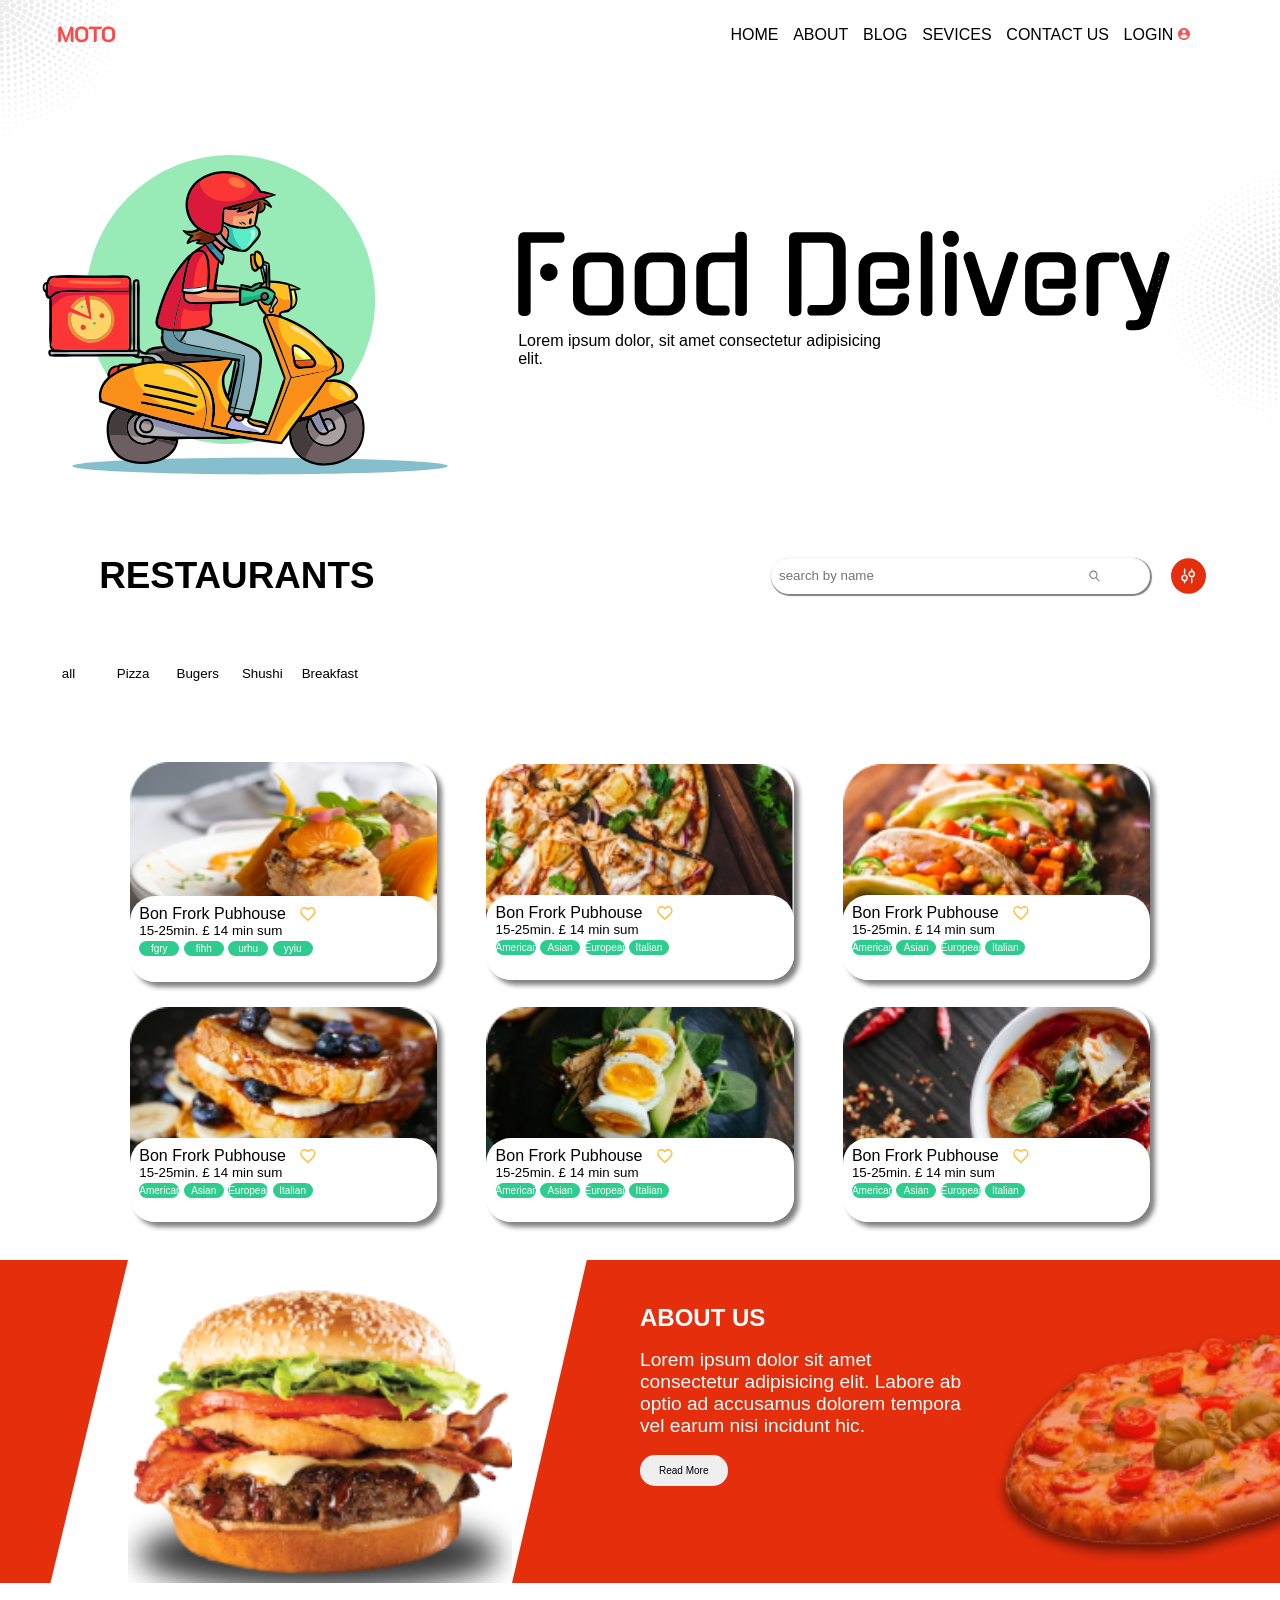
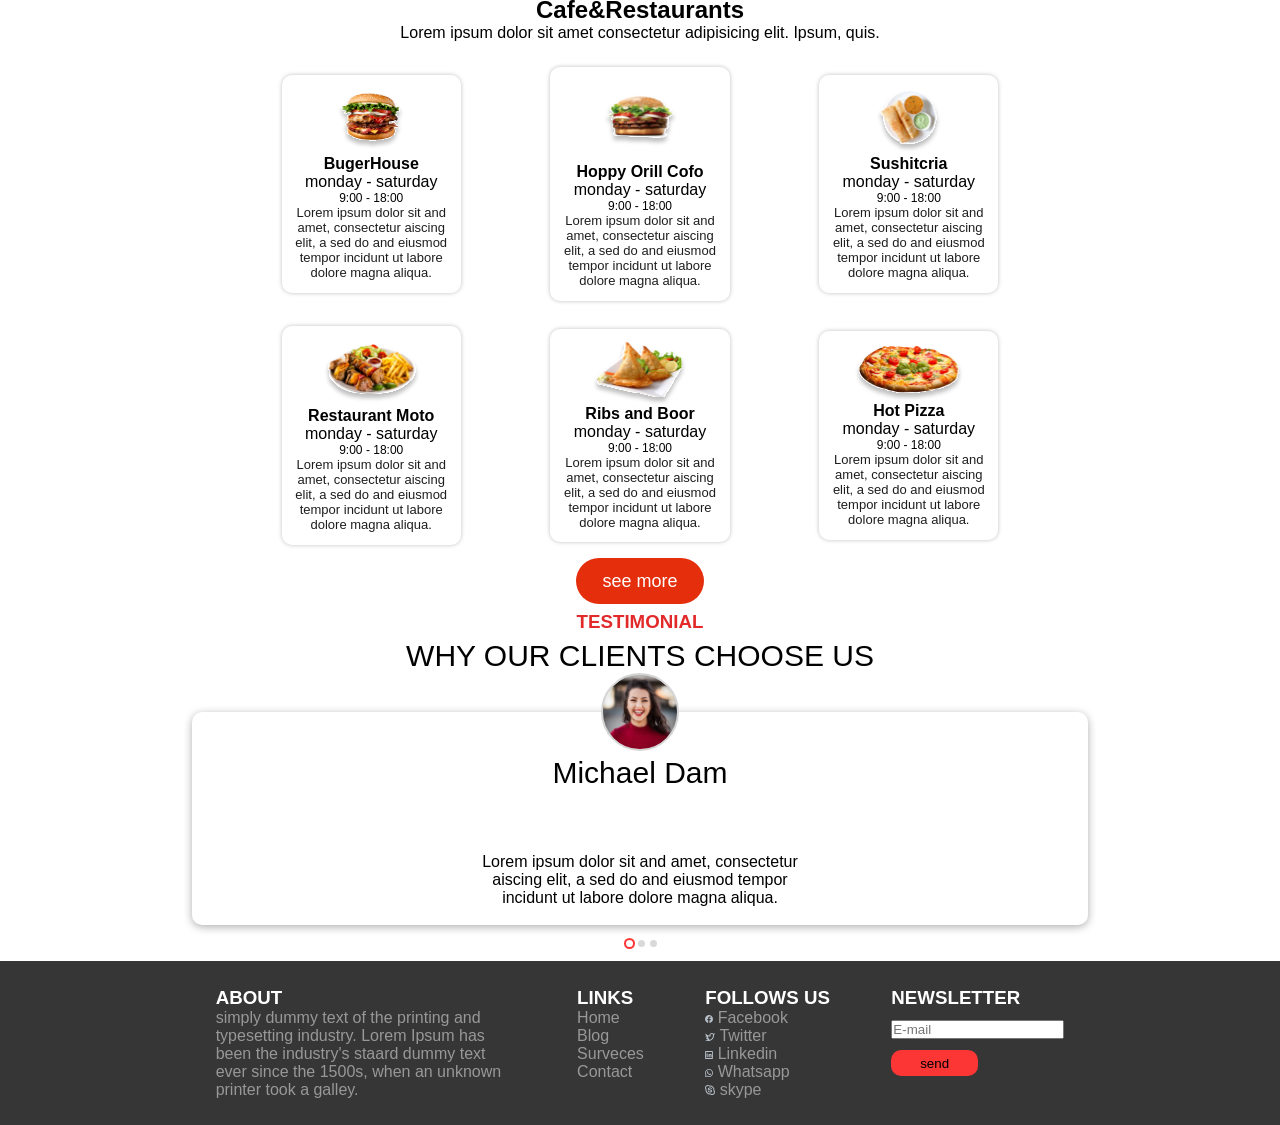
==== index.html @ 198fc584 "updated" ====
<html lang="en">
<head>
    <meta charset="UTF-8">
    <meta http-equiv="X-UA-Compatible" content="IE=edge">
    <meta name="viewport" content="width=device-width, initial-scale=1.0">
    <title>food-delivery-app</title>
    <link rel="preconnect" href="https://fonts.googleapis.com">
    <link rel="preconnect" href="https://fonts.gstatic.com" crossorigin>
    <link rel="stylesheet" href="./food-delivery-app.css">
    <script>
        window.onload(loader)

function loader(){
    document.getElementById("page").style.removeProperty("display");
}
        function openCity(evt, cityName) {
          var i, tabcontent, tablinks;
          tabcontent = document.getElementsByClassName("tabcontent");
          for (i = 0; i < tabcontent.length; i++) {
            tabcontent[i].style.display = "none";
          }
          tablinks = document.getElementsByClassName("tablinks");
          for (i = 0; i < tablinks.length; i++) {
            tablinks[i].className = tablinks[i].className.replace(" active", "");
          }
          document.getElementById(cityName).style.display = "flex";
          evt.currentTarget.className += " active";
        }

        
        </script>
</head>
<body>
    <header>
        <img class="frame" src="./imgages/Frame.png" alt="">
        <nav class="nav-bar">
            <div class="nav-1">
                <img src="./imgages/MOTO.png" alt="">
            </div>
            <div class="nav-2">
            <p>HOME</p>
            <p>ABOUT</p>
            <p>BLOG</p>
            <p>SEVICES</p>
            <p>CONTACT US</p>
            <div class="nav-3">
            <p>LOGIN <img src="./imgages/Vector.svg" alt=""></p>
            </div>
            </div>
        </nav>
    </header>
<body>
        <section class="intro">
            <div class="intro-1">
            <img src="./imgages/byc.svg" alt="">
           </div>
           <div class="intro-2">
            <img src="./imgages/Food Delivery.svg " alt="">
            <p>Lorem ipsum dolor, sit amet consectetur adipisicing elit. </p>
        </div>
        <img frame-01 src="./imgages/Frame-01.svg" alt="">
        </section>
        <section class="sec-1">
            <h1 class="s1-h1"> <b> RESTAURANTS</b> </h1>
            <div class="sec-1b">
                <div class="search"><input class="s1b-input" type="text" placeholder="search by name"><button><img src="./imgages/search 2.svg" alt=""></button></div>
            <img src="./imgages/utensils.svg" alt="">
            </div>
        </section>
        <sectoin class="sec-2">
        <div class="tab">
            <button class="tablinks" id="defaultOpen" class="active" onclick="openCity(event, 'all')" >all</button>
            <button class="tablinks" onclick="openCity(event, 'pizza')"> Pizza </button>
            <button class="tablinks" onclick="openCity(event, 'buger')">Bugers</button>
            <button class="tablinks" onclick="openCity(event, 'shushi')">Shushi</button>
            <button class="tablinks" onclick="openCity(event, 'breakfast')">Breakfast</button>
        </div>

        <div class="tabcontent" id="all" id="defaultOpen">

        <div class="one1">
            <img src="imgages/shit/001.png" alt="">
            <div class="one1a">
                <div class="bon">
                <p> Bon Frork Pubhouse </p> <img src="./imgages/hrt.svg" alt=""> </div>
                <p class="ss-p">15-25min. £ 14 min sum</p>
                <div class="one1b">
                    <button>fgry</button> 
                    <button>fihh</button>
                    <button>urhu</button>
                    <button>yyiu</button>
                </div>
            </div>
        </div>

        <div class="one1">
            <img src="./imgages/shit/002.png" alt="">
            <div class="one1a">
                <div class="bon">
                <p> Bon Frork Pubhouse </p> <img src="./imgages/hrt.svg" alt=""> </div>
                <p class="ss-p">15-25min. £ 14 min sum</p>
                <div class="one1b">
                    <button>American</button> 
                    <button>Asian</button>
                    <button>European</button>
                    <button>Italian</button>
                </div>
            </div>
        </div>

        <div class="one1">
            <img src="./imgages/shit/003.png" alt="">
            <div class="one1a">
                <div class="bon">
                <p> Bon Frork Pubhouse </p> <img src="./imgages/hrt.svg" alt=""> </div>
                <p class="ss-p">15-25min. £ 14 min sum</p>
                <div class="one1b">       
                    <button>American</button> 
                    <button>Asian</button>
                    <button>European</button>
                    <button>Italian</button>
                </div>
            </div>
        </div>

        <div class="one1">
            <img src="./imgages/shit/004.png" alt="">
            <div class="one1a">
                <div class="bon">
                <p> Bon Frork Pubhouse  </p> <img src="./imgages/hrt.svg" alt=""> </div>
                <p class="ss-p">15-25min. £ 14 min sum</p>
                <div class="one1b">
                    <button>American</button> 
                    <button>Asian</button>
                    <button>European</button>
                    <button>Italian</button>
                </div>
            </div>
        </div>
        
        <div class="one1">
            <img src="./imgages/shit/005.png" alt="">
            <div class="one1a">
                <div class="bon">
                <p> Bon Frork Pubhouse </p> <img src="./imgages/hrt.svg" alt=""> </div> 
                <p class="ss-p">15-25min. £ 14 min sum</p>
                <div class="one1b">
                    <button>American</button> 
                    <button>Asian</button>
                    <button>European</button>
                    <button>Italian</button>
                </div>
            </div>
            </div>
            
        <div class="one1">
            <img src="./imgages/shit/006.png" alt="">
            <div class="one1a">
                <div class="bon">
                <p> Bon Frork Pubhouse </p> <img src="./imgages/hrt.svg" alt=""> </div>
                <p class="ss-p">15-25min. £ 14 min sum</p>
                <div class="one1b">
                    <button>American</button> 
                    <button>Asian</button>
                    <button>European</button>
                    <button>Italian</button>
                </div>
            </div>
        </div>
        
        
        </div> 
        <!-- <div class="tabcontent" id="pizza"> 
            <p>Lorem ipsum dolor sit amet consectetur adipisicing elit. At sed totam consequatur qui ad. Reiciendis, numquam obcaecati eius voluptate tenetur odit incidunt eligendi illo debitis molestiae hic rerum facere autem.</p>
        </div>
        <div class="tabcontent" id="buger"> 
            <p>Lorem ipsum dolor sit amet consectetur adipisicing elit. In tenetur sunt facere recusandae reiciendis cupiditate magnam sequi omnis sapiente ex reprehenderit dolore minus corrupti veniam incidunt, culpa commodi illum adipisci?</p>
        </div>
        <div class="tabcontent" id="shushi"> <p>Lorem ipsum dolor sit amet consectetur adipisicing elit. Accusamus mollitia voluptatum animi cupiditate iusto? Explicabo blanditiis maxime </p></div>
        <div class="tabcontent" id="breakfast">
            <p>Lorem ipsum dolor sit amet consectetur adipisicing elit. Quo eaque dolorum repudiandae magni nesciunt, aperiam minus aliquam! Laboriosam dicta maiores cumque non id, aspernatur architecto quas libero alias saepe odio.</p>
        </div> -->
</sectoin>
<section class="about-us">
    <img src="./imgages/Rectangle 1.svg" class="bg-right" alt="">
    <img src="./imgages/pngwing 1.png" alt="" class="wing">
    <div class="text">
        <h2>ABOUT US</h2>
        <p>Lorem ipsum dolor sit amet consectetur adipisicing elit. Labore ab optio ad accusamus dolorem tempora vel earum nisi incidunt hic.</p> 
        <button class="read-more">Read More</button></div>
        <img src="./imgages/Rectangle 2.svg" alt="not" class="bg-left">
        <img src="./imgages/Pizza-Free-PNG-Image 1.png" alt="" class="end-pizza">
    </section> 
    <section class="cafe">
        <div class="top-sec-cafe">
            <h2>
                Cafe&Restaurants
            </h2>
            <p>Lorem ipsum dolor sit amet consectetur adipisicing elit. Ipsum, quis.</p>
        </div>
        
        <div class="bottom-sec-cafe">
            <div class="cafe-div">
                <img src="./imgages/leo/pngwing 2.svg" alt="">
                <h3 class="ss-h3">BugerHouse</h3>
                <p class="smid"> monday - saturday</p>
                <p class="smi0d"> 9:00 - 18:00</p>
                <p class="smid-p">Lorem ipsum dolor sit and amet, consectetur aiscing elit, a sed do and eiusmod tempor incidunt ut labore           dolore magna aliqua.</p>
            </div>
            
            <div class="cafe-div">
                <img src="./imgages/leo/pngwing 3.svg" alt="">
                <h3 class="ss-h3">Hoppy Orill Cofo</h3>
                <p class="smid"> monday - saturday</p>
                <p class="smi0d"> 9:00 - 18:00</p>
                <p class="smid-p">Lorem ipsum dolor sit and amet, consectetur aiscing elit, a sed do and eiusmod tempor incidunt ut labore           dolore magna aliqua.</p>
            </div>
            
            <div class="cafe-div">
                <img src="./imgages/leo/pngwing 4.svg" alt="">
                <h3 class="ss-h3">Sushitcria</h3>
                <p class="smid"> monday - saturday</p>
                <p class="smi0d"> 9:00 - 18:00</p>
                <p class="smid-p">Lorem ipsum dolor sit and amet, consectetur aiscing elit, a sed do and eiusmod tempor incidunt ut labore           dolore magna aliqua.</p>
            </div>
            </div>
            <div class="rehab">
        <div class="cafe-div">
            <img src="./imgages/leo/pngwing 5.svg" alt="">
            <h3 class="ss-h3">Restaurant Moto</h3>
            <p class="smid"> monday - saturday</p>
            <p class="smi0d"> 9:00 - 18:00</p>
            <p class="smid-p">Lorem ipsum dolor sit and amet, consectetur aiscing elit, a sed do and eiusmod tempor incidunt ut labore           dolore magna aliqua.</p>
        </div>

        <div class="cafe-div">
            <img src="./imgages/leo/pngwing 6.svg" alt="">
            <h3 class="ss-h3">Ribs and Boor</h3>
            <p class="smid"> monday - saturday</p>
            <p class="smi0d"> 9:00 - 18:00</p>
            <p class="smid-p">Lorem ipsum dolor sit and amet, consectetur aiscing elit, a sed do and eiusmod tempor incidunt ut labore           dolore magna aliqua.</p>
        </div>

        <div class="cafe-div">
            <img src="./imgages/leo/Pizza-Free-PNG-Image 2.svg" alt="">
            <h3 class="ss-h3">Hot Pizza</h3>
            <p class="smid"> monday - saturday</p>
            <p class="smi0d"> 9:00 - 18:00</p>
            <p class="smid-p">Lorem ipsum dolor sit and amet, consectetur aiscing elit, a sed do and eiusmod tempor incidunt ut labore           dolore magna aliqua.</p>
        </div>
    </div>
    <button class="see-more">see more</button>
    </div>
</section>

<section class="testimonial">
    <h3 class="test-h3">TESTIMONIAL</h3>
    <p class="our-client">WHY OUR CLIENTS CHOOSE US</p>
    <div class="damsel" > 
        <img src="./imgages/finegal.svg" alt="" class="damsel-img">
        <p class="big-p">Michael Dam</p>
        <p>Lorem ipsum dolor sit and amet, consectetur aiscing elit, a sed do and eiusmod tempor incidunt ut labore           dolore magna aliqua.</p>
    </div>
    <div class="yeye">
    <button class="btn-img"><img src="./imgages/button.svg" alt=""></button>  
    </div>
</section>
<footer>
    <div class="ft1">
        <h3>ABOUT</h3>
        <p>simply dummy text of the printing and typesetting industry. Lorem Ipsum has been the industry's staard dummy text ever since the 1500s, when an unknown printer took a galley.</p>
    </div>
    <div class="ft2">
        <h3>LINKS</h3>
        <p>Home</p>
        <p>Blog</p>
        <p>Surveces</p>
        <p>Contact</p>
    </div>
    <div class="ft3">
        <h3>FOLLOWS US</h3>
        <p><img src="./imgages/sub/Vector.svg" alt=""> Facebook</p>
        <p><img src="./imgages/sub/Vector-1.svg" alt=""> Twitter</p>
        <p><img src="./imgages/sub/Vector-2.svg" alt=""> Linkedin</p>
        <p><img src="./imgages/sub/Vector-3.svg" alt=""> Whatsapp</p>
        <p><img src="./imgages/sub/Vector-4.svg" alt=""> skype</p>
    </div>
    <div class="ft4">
        <h3>NEWSLETTER</h3>
        <input type="text" placeholder="E-mail">
        <button class="send">
            send
        </button>
    </div>
</footer>
</body>
</html>
---- food-delivery-app.css ----
* {
   margin: 0;
   padding: 0;
}

body {
    font-family: 'Public Sans', sans-serif;
}

nav {
    display: flex;
    align-items: center;
    justify-content: center;
    cursor: pointer;
    gap: 50%;
    padding: 02%;
}

.frame {
    position: absolute;
    top: 0%;
    left: 0%;
    z-index: -1;
}

.nav-1 {
    align-items: center;
}

.intro {
    position: relative;
    display: flex;
    gap: 20%;
}

.intro-1 {
    padding: 02%;
}

.intro-1 img {
    width: 200%;
}

.intro-2 {
    display: flex;
    justify-content: center;
    flex-direction: column;
}

.intro-2 img {
    width: 180%;
}

.nav-2 {
    float: right;
    display: flex;
    gap: 03%;
    cursor: pointer;
    max-width: 400%;
    min-width: 40%;
}

.frame-01 {
    position: absolute;
    right: -10%;
    z-index: -1;
}

.sec-1 {
    display: flex;
    gap: 33%;
    padding: 02%;
    padding-left: 04%;
    justify-content: center;
    align-items: center;
}

.sec-1b {
    display: flex;
    gap: 05%;
}

.search img {
    width: 50%;
    border: none;
}

.search button {
    border: none;
    background-color: #fff;
    cursor: pointer;
    width: 50px;
}

.s1-h1 {
    font-size: 230%;
}

 .search {
    border-radius: 50px;
    background-color: white;
    width: 400px;
    border: none;
    box-shadow: 1px 1px 1px 1px gray;
    display: flex;
    gap: 30%;
}

.tab {
    overflow: hidden;
    padding: 03%;
}

.tab button.active {
    background-color: #E52E0C;
}

.tabcontent {
    flex-wrap: wrap;
    justify-content: center;
    align-items: center;
}

.tab button {
    padding: 0.4%;
    background-color: inherit;
    width: 05%;
    border-radius: 10px;
    border: none;
    cursor: pointer;
}

.s1b-input {
    border: none;
    outline: none;
    margin: 02%;
}

.tab button:hover {
    background-color: #e7553b;
}

#all {
    padding: 02%;
    display: flex;
    gap: 02%;
}

.one1 {
    position: relative;
    width: 25%;
    display: flex;
    flex-direction: column;
    box-shadow: 5px 5px 5px gray;
    border-radius: 25px;
    margin: 01%;
}

.one1 button {
    color: #fff;
    background-color: #2ECC8F;
    border: none;
    font-size: 10px;
    border-radius: 10px;
}

.one1 img {
    border-radius: 25px;
}

.one1a {
    height: 35%;
    width: 94%;
    border-radius: 25px;
    background-color: #fff;
    position: absolute;
    bottom: 0%;
    padding: 03%;
    padding-bottom: 0%;
}

.bon {
    display: flex;
    gap: 05%;
}

.ss-p { 
    font-size: smaller;
    color: black;
}

.one1b button {
    width: 40px;
    height: 15px;
    cursor: pointer;
}

.about-us {
    position: relative;
    display: flex;
}

.text {
   display: flex;
   flex-direction: column;
   color: #ffff;
   position: absolute;
   bottom: 30%;
   left: 50%;
}

.text p {
    font-size: larger;
}

.text button {
    width: 25%;
    border: none;
    padding: 10px;
    border-radius: 15px;
    font-size: 10px;
    cursor: pointer;
}

.text p {
    max-width: 350px;
    margin: 05%;
    margin-left: 0%;
}

.bg-left {
   /* position: absolute; */
   z-index: -1;
   width: 60%;
   right: 0%;
}


.bg-right {
    /* position: absolute; */
    z-index: -1;
    width: 10%;
    left: 0%;
}

.end-pizza {
    position: absolute;
    right: 0%;
    bottom: 5%;
    width: 25%;
}


.wing {
    width: 30%;
    object-fit: cover;
}

.cafe {
    position: relative;
    display: flex;
    flex-direction: column;
    flex-wrap: wrap;
}

.top-sec-cafe {
    text-align: center;
    padding: 01%;
}

.ss-h3 {
    font-size: 16px;
    color: #000000;
}

.smid-p {
    font-size: small;
    text-align: center;
    color: #1F1E1E;
}

.snid {
    font-size: 10px;
    font-weight: 700;
    color: #000000;
}

.smi0d {
    font-size: 12px;
}

.cafe-div {
    width: 12%;
    height: 60%;
    border-radius: 10px;
    display: flex;
    align-items: center;
    justify-content: center;
    flex-direction: column;
    padding: 01%;
    box-shadow: 0px 0px 4px rgba(0, 0, 0, 0.25);
    margin: 01%;
}

.cafe-div:hover {
    box-shadow: 5px 1px 30px rgba(160, 66, 66, 0.42);
    border: none;
}

.bottom-sec-cafe {
    align-items: center;
    justify-content: center;
    gap: 05%;
    display: flex;
}

.rehab {
    display: flex;
    align-items: center;
    justify-content: center;
    gap: 05%;
}

.see-more {
    background-color: #E52E0C;
    display: flex;
    justify-content: center;
    align-items: center;
    padding: 01%;
    width: 10%;
    font-size: large;
    color: #fff;
    border: none;
    border-radius: 25px;
    margin: auto;
}

.test-h3 {
    color: #E22A2A;
    text-align: center;
    margin: 0.5%;
}

.our-client {
    text-align: center;
    font-size: 30px;
}

.damsel {
    margin-top: 03%;
    margin-left: 15%;
    margin-right: 15%;
    background-color: #FFFF;
    position: relative;
    text-align: center;
    display: flex;
    flex-direction: column;
    align-items: center;
    justify-content: center;
    align-self: center;
    border-radius: 10px;
    box-shadow: 0px 2px 8px rgba(0, 0, 0, 0.32);
}

.damsel-img {
    position: absolute;
    top: -18%;
}

.damsel p {
    max-width: 350px;
    text-align: center;
    padding: 02%;
}

.big-p {
    font-size: 30px;
    margin: 03%;
}

.btn-img {
    border: none;
    align-items: center;
    background-color: inherit;
    cursor: pointer;
}

.yeye {
    text-align: center;
    padding: 01%;
}

footer {
    background-color: #363636;
    color: #fff;
    display: flex;
    justify-content: center;
    gap: 05%;
    padding: 02%;
}

input {
    outline: none;
}

footer p {
    color: #989898; 
}

.ft1 {
    max-width: 300px;
}

.ft4 {
    display: flex;
    flex-direction: column;
    gap: 10%;
}

.ft4 button {
    width: 50%;
    background-color: #FC3535;
    padding: 03%;
    border: none;
    border-radius: 10px;
}
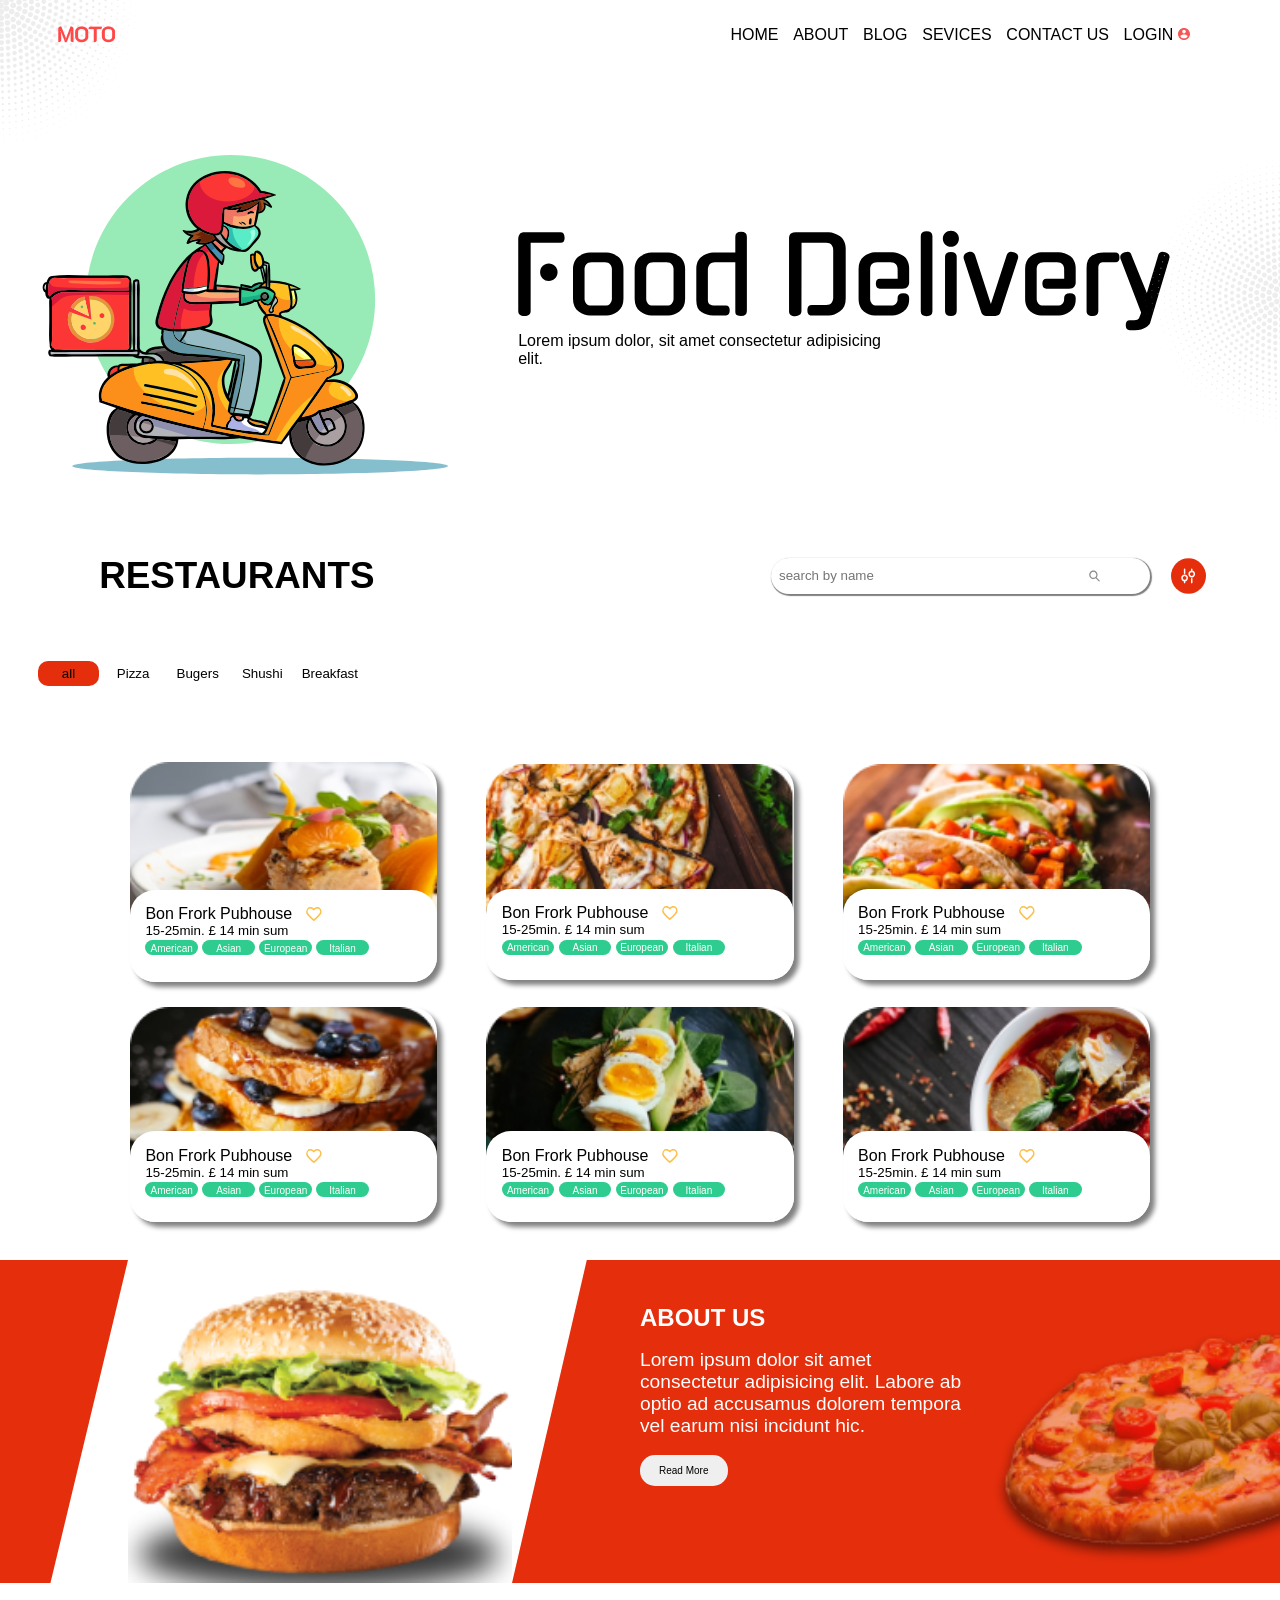
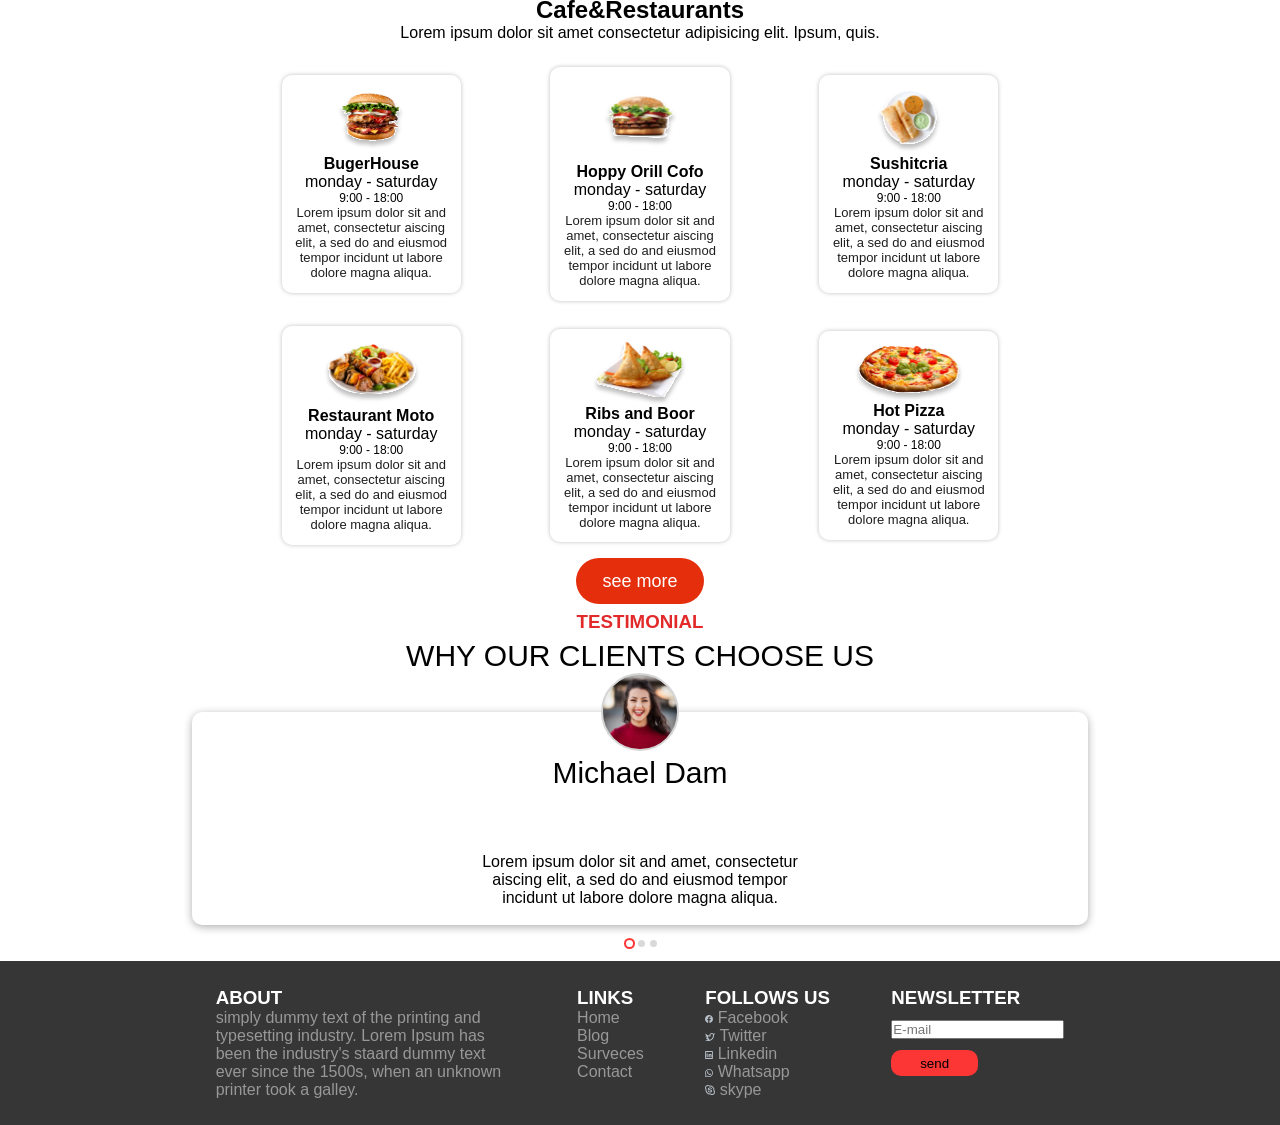
==== commit 60c31d83: "updated" ====
--- a/index.html
+++ b/index.html
@@ -6,29 +6,7 @@
     <title>food-delivery-app</title>
     <link rel="preconnect" href="https://fonts.googleapis.com">
     <link rel="preconnect" href="https://fonts.gstatic.com" crossorigin>
-    <link rel="stylesheet" href="./food-delivery-app.css">
-    <script>
-        window.onload(loader)
-
-function loader(){
-    document.getElementById("page").style.removeProperty("display");
-}
-        function openCity(evt, cityName) {
-          var i, tabcontent, tablinks;
-          tabcontent = document.getElementsByClassName("tabcontent");
-          for (i = 0; i < tabcontent.length; i++) {
-            tabcontent[i].style.display = "none";
-          }
-          tablinks = document.getElementsByClassName("tablinks");
-          for (i = 0; i < tablinks.length; i++) {
-            tablinks[i].className = tablinks[i].className.replace(" active", "");
-          }
-          document.getElementById(cityName).style.display = "flex";
-          evt.currentTarget.className += " active";
-        }
-
-        
-        </script>
+    <link rel="stylesheet" href="./style.css">
 </head>
 <body>
     <header>
@@ -49,7 +27,6 @@
             </div>
         </nav>
     </header>
-<body>
         <section class="intro">
             <div class="intro-1">
             <img src="./imgages/byc.svg" alt="">
@@ -85,10 +62,10 @@
                 <p> Bon Frork Pubhouse </p> <img src="./imgages/hrt.svg" alt=""> </div>
                 <p class="ss-p">15-25min. £ 14 min sum</p>
                 <div class="one1b">
-                    <button>fgry</button> 
-                    <button>fihh</button>
-                    <button>urhu</button>
-                    <button>yyiu</button>
+                    <button>American</button> 
+                    <button>Asian</button>
+                    <button>European</button>
+                    <button>Italian</button>
                 </div>
             </div>
         </div>
@@ -170,16 +147,7 @@
         
         
         </div> 
-        <!-- <div class="tabcontent" id="pizza"> 
-            <p>Lorem ipsum dolor sit amet consectetur adipisicing elit. At sed totam consequatur qui ad. Reiciendis, numquam obcaecati eius voluptate tenetur odit incidunt eligendi illo debitis molestiae hic rerum facere autem.</p>
-        </div>
-        <div class="tabcontent" id="buger"> 
-            <p>Lorem ipsum dolor sit amet consectetur adipisicing elit. In tenetur sunt facere recusandae reiciendis cupiditate magnam sequi omnis sapiente ex reprehenderit dolore minus corrupti veniam incidunt, culpa commodi illum adipisci?</p>
-        </div>
-        <div class="tabcontent" id="shushi"> <p>Lorem ipsum dolor sit amet consectetur adipisicing elit. Accusamus mollitia voluptatum animi cupiditate iusto? Explicabo blanditiis maxime </p></div>
-        <div class="tabcontent" id="breakfast">
-            <p>Lorem ipsum dolor sit amet consectetur adipisicing elit. Quo eaque dolorum repudiandae magni nesciunt, aperiam minus aliquam! Laboriosam dicta maiores cumque non id, aspernatur architecto quas libero alias saepe odio.</p>
-        </div> -->
+
 </sectoin>
 <section class="about-us">
     <img src="./imgages/Rectangle 1.svg" class="bg-right" alt="">
--- a/style.css
+++ b/style.css
@@ -0,0 +1,435 @@
+* {
+   margin: 0;
+   padding: 0;
+}
+
+body {
+    font-family: 'Public Sans', sans-serif;
+}
+
+nav {
+    display: flex;
+    align-items: center;
+    justify-content: center;
+    cursor: pointer;
+    gap: 50%;
+    padding: 02%;
+}
+
+.frame {
+    position: absolute;
+    top: 0%;
+    left: 0%;
+    z-index: -1;
+}
+
+.nav-1 {
+    align-items: center;
+}
+
+.intro {
+    position: relative;
+    display: flex;
+    gap: 20%;
+}
+
+.intro-1 {
+    padding: 02%;
+}
+
+.intro-1 img {
+    width: 200%;
+}
+
+.intro-2 {
+    display: flex;
+    justify-content: center;
+    flex-direction: column;
+}
+
+.intro-2 img {
+    width: 180%;
+}
+
+.nav-2 {
+    float: right;
+    display: flex;
+    gap: 03%;
+    cursor: pointer;
+    max-width: 400%;
+    min-width: 40%;
+}
+
+.frame-01 {
+    position: absolute;
+    right: -10%;
+    z-index: -1;
+}
+
+.sec-1 {
+    display: flex;
+    gap: 33%;
+    padding: 02%;
+    padding-left: 04%;
+    justify-content: center;
+    align-items: center;
+}
+
+.sec-1b {
+    display: flex;
+    gap: 05%;
+}
+
+.search img {
+    width: 50%;
+    border: none;
+}
+
+.search button {
+    border: none;
+    background-color: #fff;
+    cursor: pointer;
+    width: 50px;
+}
+
+.s1-h1 {
+    font-size: 230%;
+}
+
+ .search {
+    border-radius: 50px;
+    background-color: white;
+    width: 400px;
+    border: none;
+    box-shadow: 1px 1px 1px 1px gray;
+    display: flex;
+    gap: 30%;
+}
+
+.tab {
+    overflow: hidden;
+    padding: 03%;
+}
+
+.tab button.active {
+    background-color: #E52E0C;
+}
+
+.tabcontent {
+    flex-wrap: wrap;
+    justify-content: center;
+    align-items: center;
+}
+
+.tab button {
+    padding: 0.4%;
+    background-color: inherit;
+    width: 05%;
+    border-radius: 10px;
+    border: none;
+    cursor: pointer;
+}
+
+.s1b-input {
+    border: none;
+    outline: none;
+    margin: 02%;
+}
+
+.tab button:hover {
+    background-color: #e7553b;
+}
+
+#all {
+    padding: 02%;
+    display: flex;
+    gap: 02%;
+    background-color: ;
+}
+
+#defaultOpen {
+    background-color: #E52E0C;
+}
+
+.one1 {
+    position: relative;
+    width: 25%;
+    display: flex;
+    flex-direction: column;
+    box-shadow: 5px 5px 5px gray;
+    border-radius: 25px;
+    margin: 01%;
+}
+
+.one1 button {
+    color: #fff;
+    background-color: #2ECC8F;
+    border: none;
+    font-size: 10px;
+    border-radius: 10px;
+}
+
+.one1 img {
+    border-radius: 25px;
+}
+
+.one1a {
+    height: 35%;
+    width: 90%;
+    border-radius: 25px;
+    background-color: #fff;
+    position: absolute;
+    bottom: 0%;
+    padding: 05%;
+    padding-bottom: 0%;
+}
+
+.bon {
+    display: flex;
+    gap: 05%;
+}
+
+.ss-p { 
+    font-size: smaller;
+    color: black;
+}
+
+.one1b button {
+    width: 19%;
+    height: 15px;
+    padding: 01%;
+    cursor: pointer;
+    align-items: center;
+    justify-content: center;
+    flex-direction: row;
+}
+
+.about-us {
+    position: relative;
+    display: flex;
+}
+
+.text {
+   display: flex;
+   flex-direction: column;
+   color: #ffff;
+   position: absolute;
+   bottom: 30%;
+   left: 50%;
+}
+
+.text p {
+    font-size: larger;
+}
+
+.text button {
+    width: 25%;
+    border: none;
+    padding: 10px;
+    border-radius: 15px;
+    font-size: 10px;
+    cursor: pointer;
+}
+
+.text p {
+    max-width: 350px;
+    margin: 05%;
+    margin-left: 0%;
+}
+
+.bg-left {
+   /* position: absolute; */
+   z-index: -1;
+   width: 60%;
+   right: 0%;
+}
+
+
+.bg-right {
+    /* position: absolute; */
+    z-index: -1;
+    width: 10%;
+    left: 0%;
+}
+
+.end-pizza {
+    position: absolute;
+    right: 0%;
+    bottom: 5%;
+    width: 25%;
+}
+
+
+.wing {
+    width: 30%;
+    object-fit: cover;
+}
+
+.cafe {
+    position: relative;
+    display: flex;
+    flex-direction: column;
+    flex-wrap: wrap;
+}
+
+.top-sec-cafe {
+    text-align: center;
+    padding: 01%;
+}
+
+.ss-h3 {
+    font-size: 16px;
+    color: #000000;
+}
+
+.smid-p {
+    font-size: small;
+    text-align: center;
+    color: #1F1E1E;
+}
+
+.snid {
+    font-size: 10px;
+    font-weight: 700;
+    color: #000000;
+}
+
+.smi0d {
+    font-size: 12px;
+}
+
+.cafe-div {
+    width: 12%;
+    height: 60%;
+    border-radius: 10px;
+    display: flex;
+    align-items: center;
+    justify-content: center;
+    flex-direction: column;
+    padding: 01%;
+    box-shadow: 0px 0px 4px rgba(0, 0, 0, 0.25);
+    margin: 01%;
+}
+
+.cafe-div:hover {
+    box-shadow: 5px 1px 30px rgba(160, 66, 66, 0.42);
+    border: none;
+}
+
+.bottom-sec-cafe {
+    align-items: center;
+    justify-content: center;
+    gap: 05%;
+    display: flex;
+}
+
+.rehab {
+    display: flex;
+    align-items: center;
+    justify-content: center;
+    gap: 05%;
+}
+
+.see-more {
+    background-color: #E52E0C;
+    display: flex;
+    justify-content: center;
+    align-items: center;
+    padding: 01%;
+    width: 10%;
+    font-size: large;
+    color: #fff;
+    border: none;
+    border-radius: 25px;
+    margin: auto;
+}
+
+.test-h3 {
+    color: #E22A2A;
+    text-align: center;
+    margin: 0.5%;
+}
+
+.our-client {
+    text-align: center;
+    font-size: 30px;
+}
+
+.damsel {
+    margin-top: 03%;
+    margin-left: 15%;
+    margin-right: 15%;
+    background-color: #FFFF;
+    position: relative;
+    text-align: center;
+    display: flex;
+    flex-direction: column;
+    align-items: center;
+    justify-content: center;
+    align-self: center;
+    border-radius: 10px;
+    box-shadow: 0px 2px 8px rgba(0, 0, 0, 0.32);
+}
+
+.damsel-img {
+    position: absolute;
+    top: -18%;
+}
+
+.damsel p {
+    max-width: 350px;
+    text-align: center;
+    padding: 02%;
+}
+
+.big-p {
+    font-size: 30px;
+    margin: 03%;
+}
+
+.btn-img {
+    border: none;
+    align-items: center;
+    background-color: inherit;
+    cursor: pointer;
+}
+
+.yeye {
+    text-align: center;
+    padding: 01%;
+}
+
+footer {
+    background-color: #363636;
+    color: #fff;
+    display: flex;
+    justify-content: center;
+    gap: 05%;
+    padding: 02%;
+}
+
+input {
+    outline: none;
+}
+
+footer p {
+    color: #989898; 
+}
+
+.ft1 {
+    max-width: 300px;
+}
+
+.ft4 {
+    display: flex;
+    flex-direction: column;
+    gap: 10%;
+}
+
+.ft4 button {
+    width: 50%;
+    background-color: #FC3535;
+    padding: 03%;
+    border: none;
+    border-radius: 10px;
+}
